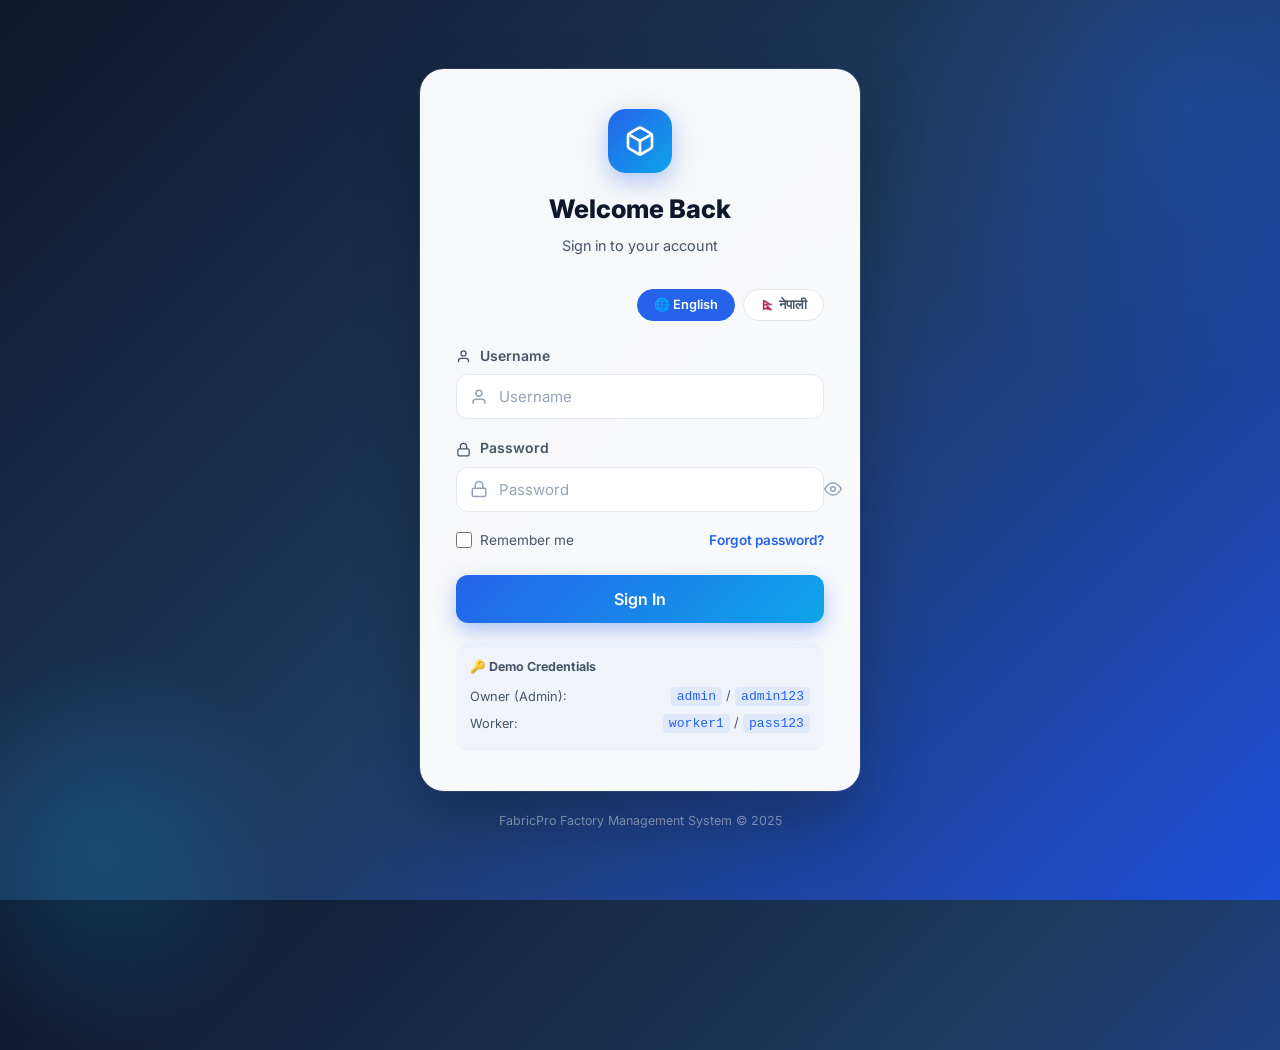
==== Frontend/index.html @ eca5cdae "Initial commit - FabricPro system" ====
<!DOCTYPE html>
<html lang="en">
<head>
  <meta charset="UTF-8"/>
  <meta name="viewport" content="width=device-width,initial-scale=1.0"/>
  <title>FabricPro — Login</title>
  <link rel="stylesheet" href="styles.css"/>
  <style>
    body {
      min-height: 100vh;
      background: linear-gradient(135deg, #0F172A 0%, #1E3A5F 50%, #1D4ED8 100%);
      display: flex; align-items: center; justify-content: center;
      padding: 24px; position: relative; overflow: hidden;
    }
    body::before {
      content:''; position:absolute; width:600px; height:600px; border-radius:50%;
      background: radial-gradient(circle, rgba(37,99,235,.25), transparent 70%);
      top:-200px; right:-200px; pointer-events:none;
    }
    body::after {
      content:''; position:absolute; width:400px; height:400px; border-radius:50%;
      background: radial-gradient(circle, rgba(14,165,233,.2), transparent 70%);
      bottom:-150px; left:-100px; pointer-events:none;
    }
    .login-container { width:100%; max-width:440px; position:relative; z-index:1; }
    .login-card {
      background: rgba(255,255,255,.97); backdrop-filter:blur(20px);
      border-radius:24px; padding:40px 36px;
      box-shadow:0 32px 64px rgba(0,0,0,.25), 0 0 0 1px rgba(255,255,255,.1);
    }
    .login-header { text-align:center; margin-bottom:32px; }
    .login-logo {
      width:64px; height:64px;
      background: linear-gradient(135deg, var(--primary), var(--accent));
      border-radius:18px; display:flex; align-items:center; justify-content:center;
      margin:0 auto 16px; box-shadow:0 8px 24px rgba(37,99,235,.35);
    }
    .login-logo svg { width:32px; height:32px; color:#fff; }
    .login-header h1 { font-size:1.6rem; margin-bottom:4px; }
    .login-header p { color:var(--text-secondary); font-size:.9rem; }
    .lang-switch { display:flex; gap:8px; justify-content:flex-end; margin-bottom:24px; }
    .pass-toggle {
      position:absolute; right:14px; top:50%; transform:translateY(-50%);
      color:var(--text-muted); cursor:pointer; display:flex; align-items:center;
    }
    .pass-toggle:hover { color:var(--primary); }
    .pass-toggle svg { width:18px; height:18px; }
    .login-options {
      display:flex; align-items:center; justify-content:space-between;
      margin-bottom:24px; font-size:.85rem;
    }
    .checkbox-wrap { display:flex; align-items:center; gap:8px; cursor:pointer; color:var(--text-secondary); }
    .checkbox-wrap input { width:16px; height:16px; accent-color:var(--primary); }
    .forgot-link { color:var(--primary); font-weight:600; }
    .forgot-link:hover { text-decoration:underline; }
    .login-btn {
      width:100%; padding:14px;
      background: linear-gradient(135deg, var(--primary), var(--accent));
      color:#fff; border-radius:var(--radius); font-size:1rem; font-weight:600;
      box-shadow:0 8px 20px rgba(37,99,235,.35); transition:all .25s;
    }
    .login-btn:hover { transform:translateY(-2px); box-shadow:0 12px 28px rgba(37,99,235,.45); }
    .error-msg {
      background:#FEF2F2; border:1px solid #FECACA; border-radius:var(--radius);
      padding:10px 14px; font-size:.85rem; color:#991B1B;
      margin-bottom:16px; display:flex; align-items:center; gap:8px;
    }
    .error-msg svg { width:16px; height:16px; flex-shrink:0; }
    .demo-hint {
      margin-top:20px; padding:14px; background:var(--bg);
      border-radius:var(--radius); font-size:.8rem; color:var(--text-secondary);
    }
    .demo-hint h4 { font-size:.78rem; font-weight:700; margin-bottom:6px; }
    .demo-hint code {
      background:rgba(37,99,235,.08); color:var(--primary);
      border-radius:4px; padding:2px 6px; font-family:monospace; font-size:.82rem;
    }
    .demo-hint .demo-row { display:flex; align-items:center; justify-content:space-between; padding:3px 0; }
    .footer-text { text-align:center; margin-top:20px; font-size:.78rem; color:rgba(255,255,255,.5); }
  </style>
</head>
<body>
  <div class="login-container">
    <div class="login-card">
      <div class="login-header">
        <div class="login-logo">
          <svg viewBox="0 0 24 24" fill="none" stroke="currentColor" stroke-width="2">
            <path d="M21 16V8a2 2 0 0 0-1-1.73l-7-4a2 2 0 0 0-2 0l-7 4A2 2 0 0 0 3 8v8a2 2 0 0 0 1 1.73l7 4a2 2 0 0 0 2 0l7-4A2 2 0 0 0 21 16z"/>
            <polyline points="3.27 6.96 12 12.01 20.73 6.96"/><line x1="12" y1="22.08" x2="12" y2="12"/>
          </svg>
        </div>
        <h1 data-i18n="loginTitle">Welcome Back</h1>
        <p data-i18n="loginSub">Sign in to your account</p>
      </div>
      <div class="lang-switch">
        <button class="lang-btn" data-lang="en">🌐 English</button>
        <button class="lang-btn" data-lang="ne">🇳🇵 नेपाली</button>
      </div>
      <form id="loginForm">
        <div id="errorMsg" class="error-msg hidden">
          <svg viewBox="0 0 24 24" fill="none" stroke="currentColor" stroke-width="2">
            <circle cx="12" cy="12" r="10"/><path d="m15 9-6 6M9 9l6 6"/>
          </svg>
          <span>Invalid username or password. Please try again.</span>
        </div>
        <div class="form-group">
          <label class="form-label" for="username">
            <svg viewBox="0 0 24 24" fill="none" stroke="currentColor" stroke-width="2"><path d="M20 21v-2a4 4 0 0 0-4-4H8a4 4 0 0 0-4 4v2"/><circle cx="12" cy="7" r="4"/></svg>
            <span data-i18n="username">Username</span>
          </label>
          <div class="input-icon-wrap">
            <svg viewBox="0 0 24 24" fill="none" stroke="currentColor" stroke-width="2"><path d="M20 21v-2a4 4 0 0 0-4-4H8a4 4 0 0 0-4 4v2"/><circle cx="12" cy="7" r="4"/></svg>
            <input type="text" id="username" class="form-input" placeholder="Username" autocomplete="username" required/>
          </div>
        </div>
        <div class="form-group">
          <label class="form-label" for="password">
            <svg viewBox="0 0 24 24" fill="none" stroke="currentColor" stroke-width="2"><rect x="3" y="11" width="18" height="11" rx="2"/><path d="M7 11V7a5 5 0 0 1 10 0v4"/></svg>
            <span data-i18n="password">Password</span>
          </label>
          <div class="input-icon-wrap" style="position:relative;">
            <svg viewBox="0 0 24 24" fill="none" stroke="currentColor" stroke-width="2"><rect x="3" y="11" width="18" height="11" rx="2"/><path d="M7 11V7a5 5 0 0 1 10 0v4"/></svg>
            <input type="password" id="password" class="form-input" placeholder="Password" autocomplete="current-password" required/>
            <span class="pass-toggle" id="passToggle">
              <svg id="eyeIcon" viewBox="0 0 24 24" fill="none" stroke="currentColor" stroke-width="2">
                <path d="M1 12s4-8 11-8 11 8 11 8-4 8-11 8-11-8-11-8z"/><circle cx="12" cy="12" r="3"/>
              </svg>
            </span>
          </div>
        </div>
        <div class="login-options">
          <label class="checkbox-wrap">
            <input type="checkbox" id="rememberMe"/>
            <span data-i18n="rememberMe">Remember me</span>
          </label>
          <a href="#" class="forgot-link" data-i18n="forgotPass">Forgot password?</a>
        </div>
        <button type="submit" class="login-btn">
          <span data-i18n="loginBtn">Sign In</span>
        </button>
      </form>
      <div class="demo-hint">
        <h4>🔑 Demo Credentials</h4>
        <div class="demo-row"><span>Owner (Admin):</span><span><code>admin</code> / <code>admin123</code></span></div>
        <div class="demo-row"><span>Worker:</span><span><code>worker1</code> / <code>pass123</code></span></div>
      </div>
    </div>
    <p class="footer-text">FabricPro Factory Management System &copy; 2025</p>
  </div>

  <script src="app.js"></script>
</body>
</html>
---- Frontend/styles.css ----
/* =============================================
   CLOTHING FACTORY MANAGEMENT SYSTEM
   Shared Design System
   ============================================= */

@import url('https://fonts.googleapis.com/css2?family=Inter:wght@300;400;500;600;700;800&display=swap');

/* ── CSS Variables ── */
:root {
  --primary:        #2563EB;
  --primary-light:  #EFF6FF;
  --primary-dark:   #1D4ED8;
  --accent:         #0EA5E9;
  --success:        #10B981;
  --warning:        #F59E0B;
  --danger:         #EF4444;
  --info:           #6366F1;

  --bg:             #F0F4FA;
  --surface:        #FFFFFF;
  --surface-2:      #F8FAFC;
  --border:         #E2E8F0;
  --border-light:   #F1F5F9;

  --text-primary:   #0F172A;
  --text-secondary: #475569;
  --text-muted:     #94A3B8;
  --text-on-primary:#FFFFFF;

  --sidebar-w:      260px;
  --nav-h:          64px;
  --mobile-nav-h:   68px;

  --radius-sm:      8px;
  --radius:         12px;
  --radius-lg:      16px;
  --radius-xl:      24px;
  --radius-full:    9999px;

  --shadow-sm:  0 1px 3px rgba(15,23,42,.06), 0 1px 2px rgba(15,23,42,.04);
  --shadow:     0 4px 16px rgba(15,23,42,.08);
  --shadow-lg:  0 10px 40px rgba(15,23,42,.12);
  --shadow-card:0 2px 8px rgba(37,99,235,.08);

  --transition: .2s cubic-bezier(.4,0,.2,1);
  --transition-slow: .35s cubic-bezier(.4,0,.2,1);

  --font:   'Inter', sans-serif;
}

/* ── Reset & Base ── */
*, *::before, *::after { box-sizing: border-box; margin: 0; padding: 0; }
html { scroll-behavior: smooth; }
body {
  font-family: var(--font);
  background: var(--bg);
  color: var(--text-primary);
  line-height: 1.6;
  -webkit-font-smoothing: antialiased;
  min-height: 100vh;
}
img { display: block; max-width: 100%; }
a { text-decoration: none; color: inherit; }
ul, ol { list-style: none; }
button { cursor: pointer; border: none; background: none; font-family: inherit; }
input, select, textarea { font-family: inherit; }

/* ── Typography ── */
h1 { font-size: clamp(1.5rem, 3vw, 2rem); font-weight: 800; }
h2 { font-size: clamp(1.2rem, 2.5vw, 1.5rem); font-weight: 700; }
h3 { font-size: 1.1rem; font-weight: 600; }
h4 { font-size: 1rem; font-weight: 600; }
p  { font-size: .938rem; }
small { font-size: .8rem; }

/* ── Utility ── */
.hidden { display: none !important; }
.text-center { text-align: center; }
.text-muted { color: var(--text-muted); }
.text-secondary { color: var(--text-secondary); }
.text-success { color: var(--success); }
.text-warning { color: var(--warning); }
.text-danger  { color: var(--danger); }
.text-primary { color: var(--primary); }
.flex { display: flex; }
.flex-col { flex-direction: column; }
.items-center { align-items: center; }
.justify-between { justify-content: space-between; }
.gap-1 { gap: 8px; }
.gap-2 { gap: 12px; }
.gap-3 { gap: 16px; }
.gap-4 { gap: 24px; }
.w-full { width: 100%; }
.mt-1 { margin-top: 8px; }
.mt-2 { margin-top: 12px; }
.mt-3 { margin-top: 16px; }
.mt-4 { margin-top: 24px; }
.mb-1 { margin-bottom: 8px; }
.mb-2 { margin-bottom: 12px; }
.mb-3 { margin-bottom: 16px; }
.fw-600 { font-weight: 600; }
.fw-700 { font-weight: 700; }

/* ── Buttons ── */
.btn {
  display: inline-flex;
  align-items: center;
  justify-content: center;
  gap: 8px;
  padding: 11px 22px;
  border-radius: var(--radius-full);
  font-size: .938rem;
  font-weight: 600;
  transition: all var(--transition);
  white-space: nowrap;
  user-select: none;
}
.btn svg { width: 18px; height: 18px; flex-shrink: 0; }
.btn-primary {
  background: var(--primary);
  color: #fff;
  box-shadow: 0 4px 14px rgba(37,99,235,.35);
}
.btn-primary:hover { background: var(--primary-dark); box-shadow: 0 6px 20px rgba(37,99,235,.45); transform: translateY(-1px); }
.btn-secondary {
  background: var(--surface);
  color: var(--primary);
  border: 1.5px solid var(--border);
}
.btn-secondary:hover { background: var(--primary-light); border-color: var(--primary); }
.btn-success {
  background: var(--success);
  color: #fff;
  box-shadow: 0 4px 14px rgba(16,185,129,.3);
}
.btn-success:hover { background: #059669; transform: translateY(-1px); }
.btn-warning {
  background: var(--warning);
  color: #fff;
  box-shadow: 0 4px 14px rgba(245,158,11,.3);
}
.btn-warning:hover { background: #D97706; transform: translateY(-1px); }
.btn-danger {
  background: var(--danger);
  color: #fff;
}
.btn-danger:hover { background: #DC2626; }
.btn-ghost {
  background: transparent;
  color: var(--text-secondary);
  padding: 8px 14px;
}
.btn-ghost:hover { background: var(--border-light); color: var(--text-primary); }
.btn-lg {
  padding: 14px 28px;
  font-size: 1rem;
  border-radius: var(--radius);
}
.btn-sm {
  padding: 7px 14px;
  font-size: .8125rem;
}
.btn-icon {
  width: 40px; height: 40px;
  border-radius: var(--radius);
  display: inline-flex; align-items: center; justify-content: center;
  padding: 0;
  flex-shrink: 0;
}
.btn-icon svg { width: 20px; height: 20px; }
.btn-w-full { width: 100%; justify-content: center; }

/* ── Cards ── */
.card {
  background: var(--surface);
  border-radius: var(--radius-lg);
  box-shadow: var(--shadow-sm);
  border: 1px solid var(--border-light);
  padding: 20px;
  transition: box-shadow var(--transition);
}
.card:hover { box-shadow: var(--shadow); }
.card-header {
  display: flex;
  align-items: center;
  justify-content: space-between;
  margin-bottom: 16px;
}
.card-title {
  font-size: 1rem;
  font-weight: 700;
  color: var(--text-primary);
  display: flex;
  align-items: center;
  gap: 8px;
}
.card-title svg { color: var(--primary); width: 20px; height: 20px; }

/* ── Stat Cards ── */
.stat-card {
  background: var(--surface);
  border-radius: var(--radius-lg);
  padding: 20px;
  border: 1px solid var(--border-light);
  box-shadow: var(--shadow-sm);
  display: flex;
  align-items: center;
  gap: 16px;
  transition: all var(--transition);
  cursor: default;
}
.stat-card:hover { box-shadow: var(--shadow); transform: translateY(-2px); }
.stat-icon {
  width: 52px; height: 52px;
  border-radius: var(--radius);
  display: flex; align-items: center; justify-content: center;
  flex-shrink: 0;
}
.stat-icon svg { width: 26px; height: 26px; }
.stat-icon.blue   { background: #EFF6FF; color: var(--primary); }
.stat-icon.green  { background: #ECFDF5; color: var(--success); }
.stat-icon.amber  { background: #FFFBEB; color: var(--warning); }
.stat-icon.indigo { background: #EEF2FF; color: var(--info); }
.stat-info h4 { font-size: .8125rem; color: var(--text-secondary); font-weight: 500; }
.stat-info .stat-value {
  font-size: 1.6rem;
  font-weight: 800;
  color: var(--text-primary);
  line-height: 1.2;
}
.stat-info .stat-sub {
  font-size: .75rem;
  color: var(--text-muted);
  margin-top: 2px;
}

/* ── Badges / Status Pills ── */
.badge {
  display: inline-flex;
  align-items: center;
  gap: 4px;
  padding: 3px 10px;
  border-radius: var(--radius-full);
  font-size: .75rem;
  font-weight: 600;
}
.badge-success  { background:#ECFDF5; color:var(--success); }
.badge-warning  { background:#FFFBEB; color:var(--warning); }
.badge-danger   { background:#FEF2F2; color:var(--danger);  }
.badge-primary  { background:#EFF6FF; color:var(--primary); }
.badge-info     { background:#EEF2FF; color:var(--info);    }
.badge-gray     { background:var(--border-light); color:var(--text-secondary); }

/* ── Forms ── */
.form-group { margin-bottom: 18px; }
.form-label {
  display: block;
  font-size: .875rem;
  font-weight: 600;
  color: var(--text-secondary);
  margin-bottom: 7px;
}
.form-label svg { display: inline; width: 15px; height: 15px; vertical-align: middle; margin-right: 5px; }
.form-input, .form-select, .form-textarea {
  width: 100%;
  padding: 12px 16px;
  border: 1.5px solid var(--border);
  border-radius: var(--radius);
  font-size: .938rem;
  color: var(--text-primary);
  background: var(--surface);
  transition: all var(--transition);
  outline: none;
}
.form-input:focus, .form-select:focus, .form-textarea:focus {
  border-color: var(--primary);
  box-shadow: 0 0 0 3px rgba(37,99,235,.12);
}
.form-input::placeholder { color: var(--text-muted); }
.form-select { appearance: none; background-image: url("data:image/svg+xml,%3Csvg xmlns='http://www.w3.org/2000/svg' viewBox='0 0 24 24' fill='none' stroke='%2394A3B8' stroke-width='2'%3E%3Cpath d='m6 9 6 6 6-6'/%3E%3C/svg%3E"); background-repeat: no-repeat; background-position: right 12px center; background-size: 18px; padding-right: 40px; }
.form-textarea { resize: vertical; min-height: 100px; }
.input-icon-wrap { position: relative; }
.input-icon-wrap svg { position: absolute; left: 14px; top: 50%; transform: translateY(-50%); width: 18px; height: 18px; color: var(--text-muted); pointer-events: none; }
.input-icon-wrap .form-input { padding-left: 42px; }
.form-hint { font-size: .78rem; color: var(--text-muted); margin-top: 5px; }

/* ── Toggle / Switch ── */
.toggle-wrap { display: flex; align-items: center; gap: 10px; }
.toggle-input { display: none; }
.toggle-track {
  width: 48px; height: 26px;
  background: var(--border);
  border-radius: var(--radius-full);
  position: relative;
  cursor: pointer;
  transition: background var(--transition);
}
.toggle-input:checked + .toggle-track { background: var(--primary); }
.toggle-track::after {
  content: '';
  position: absolute;
  width: 20px; height: 20px;
  background: #fff;
  border-radius: 50%;
  top: 3px; left: 3px;
  transition: transform var(--transition);
  box-shadow: 0 2px 4px rgba(0,0,0,.15);
}
.toggle-input:checked + .toggle-track::after { transform: translateX(22px); }

/* ── Progress Bar ── */
.progress-bar {
  width: 100%;
  height: 8px;
  background: var(--border-light);
  border-radius: var(--radius-full);
  overflow: hidden;
}
.progress-bar-fill {
  height: 100%;
  border-radius: var(--radius-full);
  transition: width var(--transition-slow);
}
.progress-bar-fill.blue   { background: var(--primary); }
.progress-bar-fill.green  { background: var(--success); }
.progress-bar-fill.amber  { background: var(--warning); }

/* ── Avatar ── */
.avatar {
  border-radius: 50%;
  object-fit: cover;
  flex-shrink: 0;
}
.avatar-placeholder {
  display: flex; align-items: center; justify-content: center;
  border-radius: 50%;
  font-weight: 700;
  color: #fff;
  flex-shrink: 0;
  font-size: .85rem;
}
.avatar-sm { width: 32px; height: 32px; font-size: .75rem; }
.avatar-md { width: 40px; height: 40px; }
.avatar-lg { width: 48px; height: 48px; font-size: 1rem; }
.avatar-xl { width: 64px; height: 64px; font-size: 1.25rem; }

/* ── List Item (employee, task, etc.) ── */
.list-item {
  display: flex;
  align-items: center;
  gap: 12px;
  padding: 12px 0;
  border-bottom: 1px solid var(--border-light);
  transition: background var(--transition);
}
.list-item:last-child { border-bottom: none; }
.list-item:hover { background: var(--bg); border-radius: var(--radius); padding: 12px 10px; margin: 0 -10px; }
.list-item-info { flex: 1; min-width: 0; }
.list-item-info h4 { font-size: .9rem; font-weight: 600; white-space: nowrap; overflow: hidden; text-overflow: ellipsis; }
.list-item-info p  { font-size: .8rem; color: var(--text-secondary); }

/* ── Notification Item ── */
.notif-item {
  display: flex;
  align-items: flex-start;
  gap: 12px;
  padding: 12px;
  border-radius: var(--radius);
  border: 1px solid var(--border-light);
  background: var(--surface);
  margin-bottom: 10px;
  transition: box-shadow var(--transition);
}
.notif-item:hover { box-shadow: var(--shadow-sm); }
.notif-dot {
  width: 10px; height: 10px;
  border-radius: 50%;
  margin-top: 5px;
  flex-shrink: 0;
}
.notif-dot.blue  { background: var(--primary); }
.notif-dot.green { background: var(--success); }
.notif-dot.amber { background: var(--warning); }
.notif-dot.red   { background: var(--danger); }

/* ── Modal ── */
.modal-overlay {
  position: fixed; inset: 0;
  background: rgba(15,23,42,.45);
  backdrop-filter: blur(4px);
  display: flex; align-items: center; justify-content: center;
  z-index: 1000;
  opacity: 0; pointer-events: none;
  transition: opacity var(--transition);
}
.modal-overlay.open { opacity: 1; pointer-events: all; }
.modal {
  background: var(--surface);
  border-radius: var(--radius-xl);
  padding: 28px;
  width: 90%;
  max-width: 460px;
  box-shadow: var(--shadow-lg);
  transform: translateY(20px) scale(.97);
  transition: transform var(--transition);
}
.modal-overlay.open .modal { transform: translateY(0) scale(1); }
.modal-header { display: flex; align-items: center; justify-content: space-between; margin-bottom: 20px; }

/* ── Tables ── */
.table-wrap { overflow-x: auto; }
table { width: 100%; border-collapse: collapse; }
th { 
  background: var(--bg); 
  padding: 10px 14px; 
  font-size: .8rem; 
  font-weight: 600; 
  color: var(--text-secondary);
  text-align: left;
  white-space: nowrap;
}
td { padding: 11px 14px; font-size: .9rem; border-bottom: 1px solid var(--border-light); }
tr:last-child td { border-bottom: none; }
tr:hover td { background: var(--bg); }

/* ── Sidebar (Desktop) ── */
.sidebar {
  position: fixed;
  left: 0; top: 0; bottom: 0;
  width: var(--sidebar-w);
  background: var(--surface);
  border-right: 1px solid var(--border);
  display: flex;
  flex-direction: column;
  z-index: 200;
  transition: transform var(--transition);
}
.sidebar-logo {
  display: flex;
  align-items: center;
  gap: 12px;
  padding: 20px 20px 16px;
  border-bottom: 1px solid var(--border-light);
}
.sidebar-logo-icon {
  width: 40px; height: 40px;
  background: var(--primary);
  border-radius: var(--radius);
  display: flex; align-items: center; justify-content: center;
}
.sidebar-logo-icon svg { color: #fff; width: 22px; height: 22px; }
.sidebar-logo-text { font-size: .95rem; font-weight: 700; color: var(--text-primary); line-height: 1.2; }
.sidebar-logo-text span { display: block; font-size: .72rem; font-weight: 500; color: var(--text-muted); }
.sidebar-nav { flex: 1; overflow-y: auto; padding: 12px 12px; }
.nav-section-title {
  font-size: .7rem;
  font-weight: 700;
  text-transform: uppercase;
  letter-spacing: .08em;
  color: var(--text-muted);
  padding: 10px 8px 6px;
}
.nav-item {
  display: flex;
  align-items: center;
  gap: 10px;
  padding: 10px 12px;
  border-radius: var(--radius);
  color: var(--text-secondary);
  font-size: .9rem;
  font-weight: 500;
  cursor: pointer;
  transition: all var(--transition);
  margin-bottom: 2px;
  user-select: none;
}
.nav-item svg { width: 20px; height: 20px; flex-shrink: 0; }
.nav-item:hover { background: var(--primary-light); color: var(--primary); }
.nav-item.active { background: var(--primary); color: #fff; box-shadow: 0 4px 14px rgba(37,99,235,.3); }
.nav-item .badge-count {
  margin-left: auto;
  background: var(--primary);
  color: #fff;
  font-size: .7rem;
  padding: 2px 7px;
  border-radius: var(--radius-full);
  font-weight: 700;
}
.nav-item.active .badge-count { background: rgba(255,255,255,.3); }
.sidebar-footer {
  padding: 12px;
  border-top: 1px solid var(--border-light);
}
.sidebar-user {
  display: flex;
  align-items: center;
  gap: 10px;
  padding: 10px;
  border-radius: var(--radius);
  cursor: pointer;
  transition: background var(--transition);
}
.sidebar-user:hover { background: var(--bg); }
.sidebar-user-info { flex: 1; min-width: 0; }
.sidebar-user-info h4 { font-size: .875rem; font-weight: 600; white-space: nowrap; overflow: hidden; text-overflow: ellipsis; }
.sidebar-user-info p { font-size: .75rem; color: var(--text-muted); }

/* ── Top Nav ── */
.topnav {
  position: sticky;
  top: 0;
  z-index: 100;
  background: rgba(255,255,255,.9);
  backdrop-filter: blur(12px);
  border-bottom: 1px solid var(--border-light);
  height: var(--nav-h);
  display: flex;
  align-items: center;
  justify-content: space-between;
  padding: 0 24px;
  gap: 16px;
}
.topnav-title { font-size: 1.05rem; font-weight: 700; }
.topnav-actions { display: flex; align-items: center; gap: 8px; }

/* ── Main Content Layout ── */
.app-layout {
  display: grid;
  grid-template-columns: var(--sidebar-w) 1fr;
  min-height: 100vh;
}
.main-content {
  grid-column: 2;
  overflow-x: hidden;
}
.page-body {
  padding: 24px;
  max-width: 1400px;
}

/* ── Bottom Mobile Nav ── */
.bottom-nav {
  position: fixed;
  bottom: 0; left: 0; right: 0;
  height: var(--mobile-nav-h);
  background: var(--surface);
  border-top: 1px solid var(--border);
  display: flex;
  z-index: 200;
  box-shadow: 0 -4px 20px rgba(15,23,42,.08);
}
.bottom-nav-item {
  flex: 1;
  display: flex;
  flex-direction: column;
  align-items: center;
  justify-content: center;
  gap: 4px;
  color: var(--text-muted);
  font-size: .7rem;
  font-weight: 500;
  cursor: pointer;
  transition: color var(--transition);
  padding: 8px 4px;
}
.bottom-nav-item svg { width: 22px; height: 22px; }
.bottom-nav-item.active { color: var(--primary); }
.bottom-nav-item.active svg { stroke: var(--primary); }

/* ── Mobile Header ── */
.mobile-header {
  position: sticky; top: 0; z-index: 100;
  background: var(--surface);
  border-bottom: 1px solid var(--border-light);
  padding: 0 16px;
  height: 60px;
  display: flex;
  align-items: center;
  justify-content: space-between;
  box-shadow: var(--shadow-sm);
}

/* ── Worker Task Cards ── */
.task-card {
  background: var(--surface);
  border-radius: var(--radius-lg);
  padding: 18px;
  border: 1px solid var(--border-light);
  box-shadow: var(--shadow-sm);
  margin-bottom: 12px;
  transition: all var(--transition);
}
.task-card:hover { box-shadow: var(--shadow); }
.task-card-header { display: flex; align-items: center; justify-content: space-between; margin-bottom: 10px; }
.task-card-title { font-size: 1rem; font-weight: 700; }
.task-card-meta { display: flex; gap: 16px; margin-bottom: 12px; }
.task-card-meta-item { display: flex; align-items: center; gap: 5px; font-size: .82rem; color: var(--text-secondary); }
.task-card-meta-item svg { width: 15px; height: 15px; color: var(--text-muted); }

/* ── Earnings Card ── */
.earnings-card {
  background: linear-gradient(135deg, var(--primary) 0%, #7C3AED 100%);
  border-radius: var(--radius-xl);
  padding: 24px;
  color: #fff;
  margin-bottom: 20px;
}
.earnings-card h3 { font-size: .875rem; opacity: .8; margin-bottom: 4px; }
.earnings-card .amount { font-size: 2.2rem; font-weight: 800; }
.earnings-card .period { font-size: .8rem; opacity: .7; }
.earnings-mini-grid { display: grid; grid-template-columns: 1fr 1fr; gap: 12px; margin-top: 16px; }
.earnings-mini { background: rgba(255,255,255,.15); border-radius: var(--radius); padding: 10px; }
.earnings-mini h4 { font-size: .72rem; opacity: .75; }
.earnings-mini p { font-size: 1.1rem; font-weight: 700; }

/* ── Section Grid ── */
.grid-2 { display: grid; grid-template-columns: repeat(2, 1fr); gap: 20px; }
.grid-3 { display: grid; grid-template-columns: repeat(3, 1fr); gap: 20px; }
.grid-4 { display: grid; grid-template-columns: repeat(4, 1fr); gap: 20px; }
.grid-auto { display: grid; grid-template-columns: repeat(auto-fill, minmax(220px,1fr)); gap: 16px; }

/* ── Chart Placeholder ── */
.chart-area {
  width: 100%;
  border-radius: var(--radius);
  background: var(--bg);
  position: relative;
  overflow: hidden;
}
.chart-bars {
  display: flex;
  align-items: flex-end;
  gap: 8px;
  height: 100%;
  padding: 20px 16px 0;
}
.chart-bar {
  flex: 1;
  border-radius: 6px 6px 0 0;
  position: relative;
  transition: opacity var(--transition);
}
.chart-bar:hover { opacity: .8; }
.chart-labels {
  display: flex;
  gap: 8px;
  padding: 6px 16px 8px;
}
.chart-labels span { flex: 1; text-align: center; font-size: .68rem; color: var(--text-muted); font-weight: 500; }

/* ── Alert Banner ── */
.alert {
  display: flex;
  align-items: center;
  gap: 10px;
  padding: 12px 16px;
  border-radius: var(--radius);
  font-size: .88rem;
  margin-bottom: 16px;
}
.alert svg { width: 18px; height: 18px; flex-shrink: 0; }
.alert-warning { background: #FFFBEB; color: #92400E; border: 1px solid #FDE68A; }
.alert-danger  { background: #FEF2F2; color: #991B1B; border: 1px solid #FECACA; }
.alert-info    { background: #EFF6FF; color: #1E40AF; border: 1px solid #BFDBFE; }

/* ── Language Badge ── */
.lang-btn {
  display: inline-flex;
  align-items: center;
  gap: 6px;
  padding: 7px 16px;
  border-radius: var(--radius-full);
  border: 1.5px solid var(--border);
  font-size: .8rem;
  font-weight: 600;
  background: var(--surface);
  color: var(--text-secondary);
  cursor: pointer;
  transition: all var(--transition);
}
.lang-btn:hover { border-color: var(--primary); color: var(--primary); }
.lang-btn.active { background: var(--primary); color: #fff; border-color: var(--primary); }

/* ── Divider ── */
.divider { border: none; border-top: 1px solid var(--border-light); margin: 20px 0; }

/* ── Page header ── */
.page-header {
  display: flex;
  align-items: center;
  justify-content: space-between;
  margin-bottom: 24px;
  flex-wrap: wrap;
  gap: 12px;
}
.page-header-left h2 { margin-bottom: 2px; }
.page-header-left p { color: var(--text-secondary); font-size: .88rem; }

/* ── Quick Action Buttons ── */
.quick-actions {
  display: grid;
  grid-template-columns: repeat(auto-fill, minmax(140px, 1fr));
  gap: 12px;
}
.quick-action {
  display: flex;
  flex-direction: column;
  align-items: center;
  justify-content: center;
  gap: 10px;
  padding: 18px 12px;
  background: var(--surface);
  border: 1.5px solid var(--border-light);
  border-radius: var(--radius-lg);
  cursor: pointer;
  transition: all var(--transition);
  text-align: center;
  color: var(--text-secondary);
  font-size: .82rem;
  font-weight: 600;
}
.quick-action:hover { border-color: var(--primary); color: var(--primary); background: var(--primary-light); transform: translateY(-2px); box-shadow: var(--shadow); }
.quick-action svg { width: 28px; height: 28px; }
.qa-icon {
  width: 52px; height: 52px;
  border-radius: var(--radius);
  display: flex; align-items: center; justify-content: center;
}

/* ── Inventory Row ── */
.inventory-row { padding: 14px 0; border-bottom: 1px solid var(--border-light); }
.inventory-row:last-child { border-bottom: none; }
.inventory-row-top { display: flex; align-items: center; justify-content: space-between; margin-bottom: 8px; }
.inventory-name { font-weight: 600; font-size: .9rem; }
.inventory-qty { font-size: .82rem; color: var(--text-secondary); }

/* ── Upload Zone ── */
.upload-zone {
  border: 2px dashed var(--border);
  border-radius: var(--radius-lg);
  padding: 30px;
  text-align: center;
  cursor: pointer;
  transition: all var(--transition);
  color: var(--text-muted);
}
.upload-zone:hover { border-color: var(--primary); background: var(--primary-light); color: var(--primary); }
.upload-zone svg { width: 40px; height: 40px; margin: 0 auto 10px; }

/* ── Profile Section ── */
.profile-card {
  display: flex;
  align-items: center;
  gap: 16px;
  padding: 20px;
  background: var(--surface);
  border-radius: var(--radius-lg);
  border: 1px solid var(--border-light);
}
.profile-details h3 { font-size: 1.05rem; font-weight: 700; }
.profile-details p { font-size: .85rem; color: var(--text-secondary); }

/* ── Scroll ── */
::-webkit-scrollbar { width: 6px; height: 6px; }
::-webkit-scrollbar-track { background: transparent; }
::-webkit-scrollbar-thumb { background: var(--border); border-radius: 3px; }
::-webkit-scrollbar-thumb:hover { background: var(--text-muted); }

/* ===================== RESPONSIVE ===================== */
@media (max-width: 1024px) {
  .grid-4 { grid-template-columns: repeat(2, 1fr); }
  .grid-3 { grid-template-columns: repeat(2, 1fr); }
}

@media (max-width: 768px) {
  .app-layout { grid-template-columns: 1fr; }
  .main-content { grid-column: 1; }
  .sidebar { transform: translateX(-100%); }
  .sidebar.open { transform: translateX(0); box-shadow: var(--shadow-lg); }
  .grid-2, .grid-3, .grid-4 { grid-template-columns: 1fr; }
  .page-body { padding: 16px; padding-bottom: 90px; }
  .topnav { padding: 0 16px; }
}

@media (max-width: 480px) {
  .quick-actions { grid-template-columns: repeat(2, 1fr); }
  .earnings-mini-grid { grid-template-columns: 1fr 1fr; }
}

/* ── Stage Pipeline ── */
.stage-pipeline {
  display: flex;
  align-items: center;
  gap: 0;
  font-size: .72rem;
  font-weight: 600;
  white-space: nowrap;
}
.stage-step {
  display: flex;
  align-items: center;
  gap: 4px;
  padding: 4px 10px;
  border-radius: var(--radius-full);
  background: var(--border-light);
  color: var(--text-muted);
  position: relative;
  z-index: 1;
}
.stage-step.active {
  background: var(--primary);
  color: #fff;
  box-shadow: 0 2px 8px rgba(37,99,235,.3);
}
.stage-step.done {
  background: #ECFDF5;
  color: var(--success);
}
.stage-arrow {
  width: 16px;
  height: 2px;
  background: var(--border);
  flex-shrink: 0;
}
.stage-arrow.done { background: var(--success); }

/* ── Rank Badge ── */
.rank-badge {
  display: inline-flex;
  align-items: center;
  justify-content: center;
  width: 28px; height: 28px;
  border-radius: 50%;
  font-size: .8rem;
  font-weight: 800;
  flex-shrink: 0;
}
.rank-1 { background: linear-gradient(135deg,#FFD700,#FFA500); color: #7C3000; }
.rank-2 { background: linear-gradient(135deg,#C0C0C0,#A8A8A8); color: #3D3D3D; }
.rank-3 { background: linear-gradient(135deg,#CD7F32,#A0522D); color: #3D1A00; }
.rank-other { background: var(--bg); color: var(--text-secondary); border: 1px solid var(--border); }

/* ── Quality Score ── */
.quality-score {
  display: inline-flex;
  align-items: center;
  gap: 4px;
  padding: 3px 10px;
  border-radius: var(--radius-full);
  font-size: .75rem;
  font-weight: 700;
}
.qs-high   { background: #ECFDF5; color: var(--success); }
.qs-medium { background: #FFFBEB; color: var(--warning); }
.qs-low    { background: #FEF2F2; color: var(--danger);  }

/* ── Delay / At Risk Badge ── */
.delay-badge {
  display: inline-flex;
  align-items: center;
  gap: 4px;
  padding: 3px 10px;
  border-radius: var(--radius-full);
  font-size: .72rem;
  font-weight: 700;
  background: #FEF2F2;
  color: var(--danger);
  animation: pulse-danger 2s infinite;
}
@keyframes pulse-danger {
  0%,100% { box-shadow: 0 0 0 0 rgba(239,68,68,.25); }
  50%      { box-shadow: 0 0 0 4px rgba(239,68,68,0); }
}
.ontrack-badge {
  display: inline-flex;
  align-items: center;
  gap: 4px;
  padding: 3px 10px;
  border-radius: var(--radius-full);
  font-size: .72rem;
  font-weight: 700;
  background: #ECFDF5;
  color: var(--success);
}

/* ── Notification Type Dots ── */
.notif-type-task     .notif-dot { background: var(--primary); }
.notif-type-payment  .notif-dot { background: var(--success); }
.notif-type-leave    .notif-dot { background: var(--warning); }
.notif-type-material .notif-dot { background: var(--danger);  }

.notif-type-icon {
  width: 36px; height: 36px;
  border-radius: 50%;
  display: flex; align-items: center; justify-content: center;
  flex-shrink: 0;
}
.nti-task     { background: #EFF6FF; color: var(--primary); }
.nti-payment  { background: #ECFDF5; color: var(--success); }
.nti-leave    { background: #FFFBEB; color: var(--warning); }
.nti-material { background: #FEF2F2; color: var(--danger);  }

/* ── Attendance Grid ── */
.attendance-stat-grid {
  display: grid;
  grid-template-columns: repeat(3, 1fr);
  gap: 12px;
  margin-bottom: 20px;
}
.attendance-stat {
  background: var(--bg);
  border-radius: var(--radius);
  padding: 14px;
  text-align: center;
}
.attendance-stat .as-val { font-size: 1.5rem; font-weight: 800; color: var(--text-primary); }
.attendance-stat .as-lbl { font-size: .72rem; color: var(--text-muted); font-weight: 500; }

/* ── Check-in status ── */
.checkin-btn {
  display: inline-flex;
  align-items: center;
  gap: 6px;
  padding: 6px 14px;
  border-radius: var(--radius-full);
  font-size: .8rem;
  font-weight: 700;
  cursor: pointer;
  border: none;
  transition: all var(--transition);
}
.checkin-btn.present { background: #ECFDF5; color: var(--success); }
.checkin-btn.absent  { background: #FEF2F2; color: var(--danger);  }
.checkin-btn.checkout{ background: var(--primary); color: #fff; box-shadow: 0 2px 8px rgba(37,99,235,.3); }

/* ── Performance Card ── */
.perf-row {
  display: flex;
  align-items: center;
  gap: 14px;
  padding: 12px 0;
  border-bottom: 1px solid var(--border-light);
  transition: background var(--transition);
}
.perf-row:last-child { border-bottom: none; }
.perf-row:hover { background: var(--bg); padding: 12px 8px; margin: 0 -8px; border-radius: var(--radius); }
.perf-row-info { flex: 1; min-width: 0; }
.perf-row-info h4 { font-size: .88rem; font-weight: 600; }
.perf-row-info p { font-size: .77rem; color: var(--text-secondary); }
.perf-eff { text-align: right; }
.perf-eff .val { font-size: 1.1rem; font-weight: 800; color: var(--primary); }
.perf-eff .lbl { font-size: .68rem; color: var(--text-muted); }

/* ── Worker Attendance Card (Worker Dashboard) ── */
.attend-card {
  background: var(--surface);
  border-radius: var(--radius-lg);
  border: 1.5px solid var(--border-light);
  padding: 16px;
  margin-bottom: 16px;
  display: flex;
  align-items: center;
  justify-content: space-between;
  gap: 12px;
  box-shadow: var(--shadow-sm);
}
.attend-card-info h4 { font-size: .95rem; font-weight: 700; margin-bottom: 2px; }
.attend-card-info p  { font-size: .8rem; color: var(--text-secondary); }
.attend-card-btn {
  flex-shrink: 0;
  padding: 10px 20px;
  border-radius: var(--radius-full);
  font-weight: 700;
  font-size: .88rem;
  border: none;
  cursor: pointer;
  transition: all var(--transition);
}
.attend-card-btn.check-in  { background: var(--primary); color: #fff; box-shadow: 0 4px 12px rgba(37,99,235,.3); }
.attend-card-btn.check-out { background: #FFFBEB; color: var(--warning); border: 1.5px solid #FDE68A; }
.attend-card-btn.done      { background: #ECFDF5; color: var(--success); pointer-events: none; }

/* ── Payment History Row ── */
.ph-row {
  padding: 10px 0;
  border-bottom: 1px solid var(--border-light);
  display: flex;
  align-items: center;
  justify-content: space-between;
  gap: 8px;
}
.ph-row:last-child { border-bottom: none; }
.ph-period { font-size: .8rem; color: var(--text-secondary); }
.ph-amount { font-size: .95rem; font-weight: 700; color: var(--text-primary); }
.ph-status {
  font-size: .72rem;
  font-weight: 700;
  padding: 3px 10px;
  border-radius: var(--radius-full);
}
.ph-paid    { background: #ECFDF5; color: var(--success); }
.ph-pending { background: #FFFBEB; color: var(--warning); }

/* ── Section filter tabs ── */
.filter-tabs {
  display: flex;
  gap: 6px;
  margin-bottom: 16px;
  flex-wrap: wrap;
}
.filter-tab {
  padding: 6px 16px;
  border-radius: var(--radius-full);
  font-size: .8rem;
  font-weight: 600;
  background: var(--surface);
  border: 1.5px solid var(--border);
  color: var(--text-secondary);
  cursor: pointer;
  transition: all var(--transition);
}
.filter-tab.active { background: var(--primary); color: #fff; border-color: var(--primary); }
.filter-tab:hover:not(.active) { border-color: var(--primary); color: var(--primary); }

/* ── Info summary row ── */
.summary-row {
  display: flex;
  gap: 16px;
  flex-wrap: wrap;
  margin-bottom: 20px;
}
.summary-chip {
  display: flex;
  align-items: center;
  gap: 6px;
  padding: 8px 16px;
  border-radius: var(--radius-full);
  background: var(--bg);
  font-size: .82rem;
  font-weight: 600;
  color: var(--text-secondary);
}
.summary-chip .val { color: var(--text-primary); font-weight: 800; }
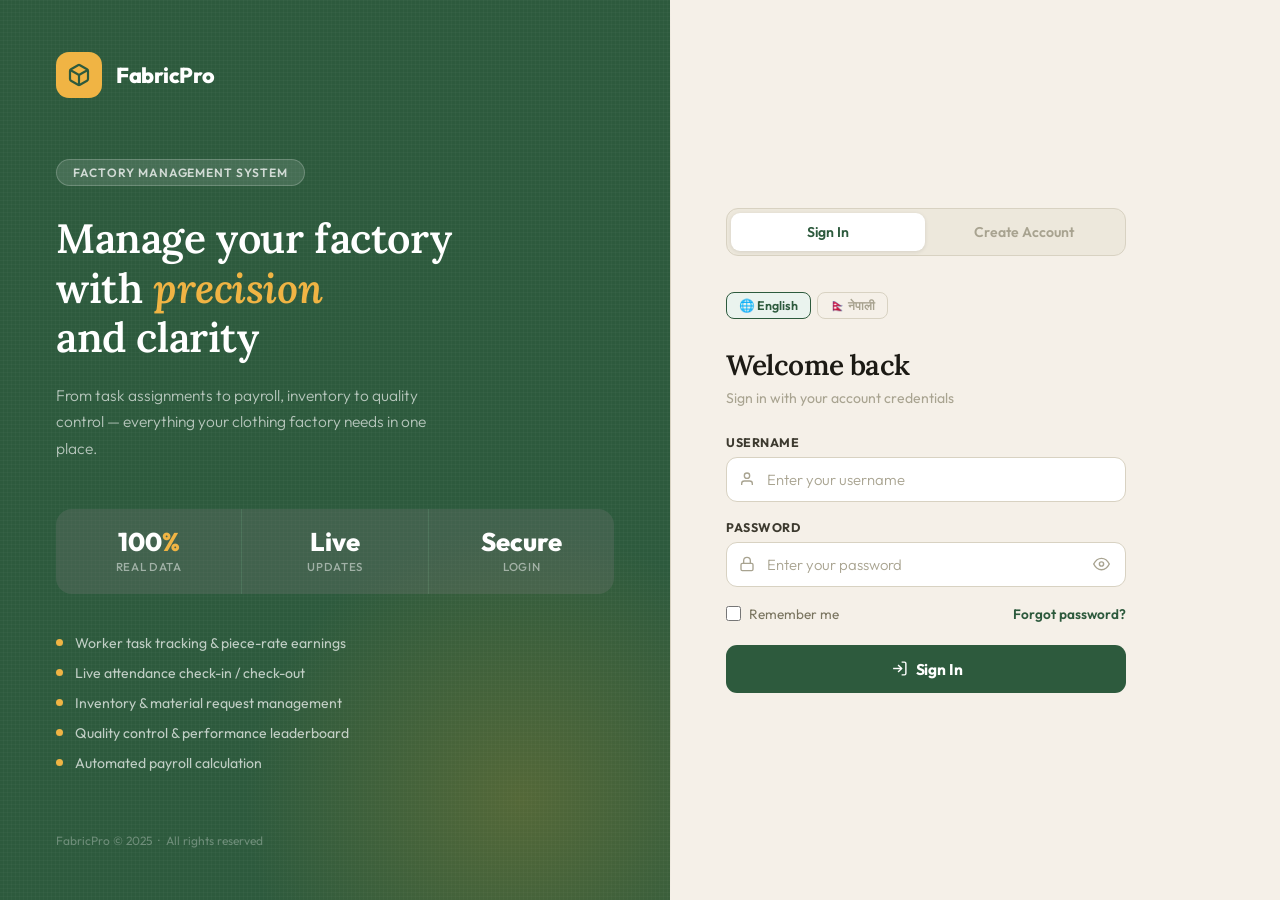
==== commit 1ebd5e57: "redesign" ====
--- a/Frontend/index.html
+++ b/Frontend/index.html
@@ -3,151 +3,559 @@
 <head>
   <meta charset="UTF-8"/>
   <meta name="viewport" content="width=device-width,initial-scale=1.0"/>
-  <title>FabricPro — Login</title>
-  <link rel="stylesheet" href="styles.css"/>
+  <title>FabricPro — Sign In</title>
+  <link rel="preconnect" href="https://fonts.googleapis.com"/>
+  <link rel="preconnect" href="https://fonts.gstatic.com" crossorigin/>
+  <link href="https://fonts.googleapis.com/css2?family=Outfit:wght@300;400;500;600;700;800;900&family=Lora:ital,wght@0,400;0,600;1,400&display=swap" rel="stylesheet"/>
   <style>
-    body {
-      min-height: 100vh;
-      background: linear-gradient(135deg, #0F172A 0%, #1E3A5F 50%, #1D4ED8 100%);
-      display: flex; align-items: center; justify-content: center;
-      padding: 24px; position: relative; overflow: hidden;
-    }
-    body::before {
-      content:''; position:absolute; width:600px; height:600px; border-radius:50%;
-      background: radial-gradient(circle, rgba(37,99,235,.25), transparent 70%);
-      top:-200px; right:-200px; pointer-events:none;
-    }
-    body::after {
-      content:''; position:absolute; width:400px; height:400px; border-radius:50%;
-      background: radial-gradient(circle, rgba(14,165,233,.2), transparent 70%);
-      bottom:-150px; left:-100px; pointer-events:none;
-    }
-    .login-container { width:100%; max-width:440px; position:relative; z-index:1; }
-    .login-card {
-      background: rgba(255,255,255,.97); backdrop-filter:blur(20px);
-      border-radius:24px; padding:40px 36px;
-      box-shadow:0 32px 64px rgba(0,0,0,.25), 0 0 0 1px rgba(255,255,255,.1);
-    }
-    .login-header { text-align:center; margin-bottom:32px; }
-    .login-logo {
-      width:64px; height:64px;
-      background: linear-gradient(135deg, var(--primary), var(--accent));
-      border-radius:18px; display:flex; align-items:center; justify-content:center;
-      margin:0 auto 16px; box-shadow:0 8px 24px rgba(37,99,235,.35);
-    }
-    .login-logo svg { width:32px; height:32px; color:#fff; }
-    .login-header h1 { font-size:1.6rem; margin-bottom:4px; }
-    .login-header p { color:var(--text-secondary); font-size:.9rem; }
-    .lang-switch { display:flex; gap:8px; justify-content:flex-end; margin-bottom:24px; }
-    .pass-toggle {
-      position:absolute; right:14px; top:50%; transform:translateY(-50%);
-      color:var(--text-muted); cursor:pointer; display:flex; align-items:center;
-    }
-    .pass-toggle:hover { color:var(--primary); }
-    .pass-toggle svg { width:18px; height:18px; }
-    .login-options {
-      display:flex; align-items:center; justify-content:space-between;
-      margin-bottom:24px; font-size:.85rem;
-    }
-    .checkbox-wrap { display:flex; align-items:center; gap:8px; cursor:pointer; color:var(--text-secondary); }
-    .checkbox-wrap input { width:16px; height:16px; accent-color:var(--primary); }
-    .forgot-link { color:var(--primary); font-weight:600; }
-    .forgot-link:hover { text-decoration:underline; }
-    .login-btn {
-      width:100%; padding:14px;
-      background: linear-gradient(135deg, var(--primary), var(--accent));
-      color:#fff; border-radius:var(--radius); font-size:1rem; font-weight:600;
-      box-shadow:0 8px 20px rgba(37,99,235,.35); transition:all .25s;
-    }
-    .login-btn:hover { transform:translateY(-2px); box-shadow:0 12px 28px rgba(37,99,235,.45); }
-    .error-msg {
-      background:#FEF2F2; border:1px solid #FECACA; border-radius:var(--radius);
-      padding:10px 14px; font-size:.85rem; color:#991B1B;
-      margin-bottom:16px; display:flex; align-items:center; gap:8px;
-    }
-    .error-msg svg { width:16px; height:16px; flex-shrink:0; }
-    .demo-hint {
-      margin-top:20px; padding:14px; background:var(--bg);
-      border-radius:var(--radius); font-size:.8rem; color:var(--text-secondary);
-    }
-    .demo-hint h4 { font-size:.78rem; font-weight:700; margin-bottom:6px; }
-    .demo-hint code {
-      background:rgba(37,99,235,.08); color:var(--primary);
-      border-radius:4px; padding:2px 6px; font-family:monospace; font-size:.82rem;
-    }
-    .demo-hint .demo-row { display:flex; align-items:center; justify-content:space-between; padding:3px 0; }
-    .footer-text { text-align:center; margin-top:20px; font-size:.78rem; color:rgba(255,255,255,.5); }
+    *, *::before, *::after { box-sizing: border-box; margin: 0; padding: 0; }
+
+    :root {
+      --bg:        #F5F0E8;
+      --bg2:       #EDE8DC;
+      --ink:       #1C1A14;
+      --ink2:      #3D3A2F;
+      --mid:       #7A7560;
+      --muted:     #A8A390;
+      --border:    #D8D2C2;
+      --white:     #FFFFFF;
+      --primary:   #2D5A3D;
+      --primary2:  #3D7A54;
+      --primary3:  #EAF3EE;
+      --gold:      #C8922A;
+      --gold2:     #F0B444;
+      --danger:    #C0392B;
+      --danger-bg: #FDF2F0;
+      --success:   #2D5A3D;
+      --success-bg:#EAF3EE;
+    }
+
+    html, body { min-height: 100vh; font-family: 'Outfit', sans-serif; background: var(--bg); color: var(--ink); }
+
+    .page { min-height: 100vh; display: grid; grid-template-columns: 1.1fr 1fr; }
+
+    /* ── LEFT ── */
+    .left {
+      background: var(--primary);
+      position: relative; overflow: hidden;
+      display: flex; flex-direction: column;
+      justify-content: space-between;
+      padding: 52px 56px;
+    }
+    .left::before {
+      content: ''; position: absolute; inset: 0;
+      background-image:
+        repeating-linear-gradient(0deg, transparent, transparent 3px, rgba(255,255,255,.025) 3px, rgba(255,255,255,.025) 4px),
+        repeating-linear-gradient(90deg, transparent, transparent 3px, rgba(255,255,255,.025) 3px, rgba(255,255,255,.025) 4px);
+      pointer-events: none;
+    }
+    .left::after {
+      content: ''; position: absolute;
+      width: 600px; height: 600px; border-radius: 50%;
+      background: radial-gradient(circle, rgba(200,146,42,.25) 0%, transparent 65%);
+      bottom: -200px; right: -150px; pointer-events: none;
+    }
+    .brand { display: flex; align-items: center; gap: 14px; position: relative; z-index: 1; }
+    .brand-mark { width: 46px; height: 46px; background: var(--gold2); border-radius: 13px; display: flex; align-items: center; justify-content: center; flex-shrink: 0; }
+    .brand-mark svg { width: 24px; height: 24px; color: var(--primary); }
+    .brand-name { font-size: 1.35rem; font-weight: 800; color: #fff; letter-spacing: -.02em; }
+    .left-body { position: relative; z-index: 1; }
+    .left-tag { display: inline-block; background: rgba(255,255,255,.12); border: 1px solid rgba(255,255,255,.2); border-radius: 99px; padding: 5px 16px; font-size: .75rem; font-weight: 600; color: rgba(255,255,255,.75); letter-spacing: .08em; text-transform: uppercase; margin-bottom: 28px; }
+    .left-heading { font-family: 'Lora', serif; font-size: clamp(2rem, 3.2vw, 3rem); font-weight: 600; color: #fff; line-height: 1.2; letter-spacing: -.01em; margin-bottom: 20px; }
+    .left-heading em { font-style: italic; color: var(--gold2); }
+    .left-sub { font-size: .97rem; color: rgba(255,255,255,.65); line-height: 1.7; font-weight: 300; max-width: 380px; margin-bottom: 48px; }
+    .metrics { display: grid; grid-template-columns: repeat(3,1fr); gap: 1px; background: rgba(255,255,255,.15); border-radius: 16px; overflow: hidden; margin-bottom: 40px; }
+    .metric { background: rgba(0,0,0,.15); padding: 20px 16px; text-align: center; }
+    .metric-val { font-size: 1.6rem; font-weight: 800; color: #fff; line-height: 1; margin-bottom: 4px; }
+    .metric-val span { color: var(--gold2); }
+    .metric-lbl { font-size: .72rem; color: rgba(255,255,255,.5); font-weight: 500; text-transform: uppercase; letter-spacing: .06em; }
+    .features-list { display: flex; flex-direction: column; gap: 12px; }
+    .feature-item { display: flex; align-items: center; gap: 12px; font-size: .88rem; color: rgba(255,255,255,.7); font-weight: 400; }
+    .feature-dot { width: 7px; height: 7px; background: var(--gold2); border-radius: 50%; flex-shrink: 0; }
+    .left-footer { position: relative; z-index: 1; font-size: .75rem; color: rgba(255,255,255,.3); }
+
+    /* ── RIGHT ── */
+    .right {
+      display: flex; flex-direction: column; justify-content: center;
+      padding: 52px 56px; background: var(--bg); overflow-y: auto; position: relative;
+    }
+    .right::before { content: ''; position: absolute; top: 0; left: 0; width: 1px; height: 100%; background: linear-gradient(to bottom, transparent, var(--border) 20%, var(--border) 80%, transparent); }
+    .form-panel { max-width: 400px; width: 100%; }
+
+    /* Tabs */
+    .tabs { display: flex; background: var(--bg2); border: 1px solid var(--border); border-radius: 12px; padding: 4px; margin-bottom: 36px; gap: 2px; }
+    .tab-btn { flex: 1; padding: 10px; border-radius: 9px; border: none; background: none; font-family: 'Outfit', sans-serif; font-size: .88rem; font-weight: 600; color: var(--muted); cursor: pointer; transition: all .2s; }
+    .tab-btn.active { background: var(--white); color: var(--primary); box-shadow: 0 1px 4px rgba(0,0,0,.1); }
+
+    /* Lang */
+    .lang-row { display: flex; gap: 6px; margin-bottom: 28px; }
+    .lang-btn { padding: 5px 12px; border-radius: 8px; border: 1px solid var(--border); background: none; color: var(--muted); font-family: 'Outfit', sans-serif; font-size: .78rem; font-weight: 600; cursor: pointer; transition: all .18s; }
+    .lang-btn.active, .lang-btn:hover { border-color: var(--primary); color: var(--primary); background: var(--primary3); }
+
+    /* Heading */
+    .form-heading { margin-bottom: 28px; }
+    .form-heading h2 { font-family: 'Lora', serif; font-size: 1.75rem; font-weight: 600; color: var(--ink); letter-spacing: -.02em; margin-bottom: 6px; }
+    .form-heading p { font-size: .88rem; color: var(--muted); font-weight: 400; }
+
+    /* Fields */
+    .field { margin-bottom: 18px; }
+    .field label { display: block; font-size: .78rem; font-weight: 700; color: var(--ink2); letter-spacing: .04em; text-transform: uppercase; margin-bottom: 7px; }
+    .input-wrap { position: relative; }
+    .field-icon { position: absolute; left: 13px; top: 50%; transform: translateY(-50%); color: var(--muted); pointer-events: none; display: flex; }
+    .field-icon svg { width: 16px; height: 16px; }
+    .field input, .field select { width: 100%; padding: 12px 13px 12px 40px; background: var(--white); border: 1.5px solid var(--border); border-radius: 11px; color: var(--ink); font-family: 'Outfit', sans-serif; font-size: .93rem; font-weight: 400; outline: none; transition: all .18s; -webkit-appearance: none; }
+    .field input::placeholder { color: var(--muted); font-weight: 300; }
+    .field input:focus, .field select:focus { border-color: var(--primary); box-shadow: 0 0 0 3px rgba(45,90,61,.1); }
+    .field input:hover:not(:focus), .field select:hover:not(:focus) { border-color: #B8B2A2; }
+    .field select { cursor: pointer; }
+    .field select option { background: #fff; color: var(--ink); }
+    .eye-btn { position: absolute; right: 12px; top: 50%; transform: translateY(-50%); background: none; border: none; color: var(--muted); cursor: pointer; display: flex; padding: 4px; border-radius: 6px; transition: color .18s; }
+    .eye-btn:hover { color: var(--primary); }
+    .eye-btn svg { width: 17px; height: 17px; }
+    .field-row { display: grid; grid-template-columns: 1fr 1fr; gap: 14px; }
+
+    /* Options */
+    .options-row { display: flex; align-items: center; justify-content: space-between; margin: 2px 0 22px; }
+    .check-wrap { display: flex; align-items: center; gap: 8px; font-size: .85rem; color: var(--mid); cursor: pointer; user-select: none; }
+    .check-wrap input { width: 15px; height: 15px; accent-color: var(--primary); cursor: pointer; }
+    .forgot { font-size: .85rem; color: var(--primary); font-weight: 600; text-decoration: none; }
+    .forgot:hover { text-decoration: underline; }
+
+    /* Strength */
+    .strength-row { display: flex; gap: 4px; margin-top: 7px; }
+    .strength-seg { flex: 1; height: 3px; border-radius: 99px; background: var(--border); transition: background .3s; }
+    .strength-hint { font-size: .75rem; color: var(--muted); margin-top: 4px; text-align: right; }
+
+    /* Alerts */
+    .alert { display: flex; align-items: flex-start; gap: 10px; padding: 12px 14px; border-radius: 11px; font-size: .855rem; font-weight: 500; margin-bottom: 18px; animation: slideIn .25s ease; }
+    @keyframes slideIn { from { opacity: 0; transform: translateY(-6px); } to { opacity: 1; transform: translateY(0); } }
+    .alert svg { width: 16px; height: 16px; flex-shrink: 0; margin-top: 1px; }
+    .alert-error   { background: var(--danger-bg); border: 1px solid #F5C6C2; color: var(--danger); }
+    .alert-success { background: var(--success-bg); border: 1px solid #B8DEC8; color: var(--success); }
+
+    /* Submit */
+    .submit-btn { width: 100%; padding: 14px; background: var(--primary); color: #fff; border: none; border-radius: 11px; font-family: 'Outfit', sans-serif; font-size: .97rem; font-weight: 700; cursor: pointer; transition: all .2s; display: flex; align-items: center; justify-content: center; gap: 8px; letter-spacing: -.01em; }
+    .submit-btn:hover { background: var(--primary2); transform: translateY(-1px); box-shadow: 0 8px 24px rgba(45,90,61,.3); }
+    .submit-btn:active { transform: translateY(0); box-shadow: none; }
+    .submit-btn:disabled { opacity: .65; cursor: not-allowed; transform: none; box-shadow: none; }
+    .submit-btn svg { width: 17px; height: 17px; flex-shrink: 0; }
+    .signup-btn { background: var(--ink); }
+    .signup-btn:hover { background: var(--ink2); box-shadow: 0 8px 24px rgba(28,26,20,.25); }
+    .terms { font-size: .78rem; color: var(--muted); text-align: center; margin-top: 14px; line-height: 1.6; }
+    .terms a { color: var(--primary); text-decoration: none; font-weight: 500; }
+
+    @keyframes spin { to { transform: rotate(360deg); } }
+    .spinner { width: 16px; height: 16px; border: 2px solid rgba(255,255,255,.3); border-top-color: #fff; border-radius: 50%; animation: spin .6s linear infinite; flex-shrink: 0; }
+
+    .hidden { display: none !important; }
+    .mobile-brand { display: none; }
+
+    @media (max-width: 860px) {
+      .page { grid-template-columns: 1fr; }
+      .left { display: none; }
+      .right { padding: 40px 24px; justify-content: flex-start; padding-top: 50px; }
+      .right::before { display: none; }
+      .mobile-brand { display: flex; align-items: center; gap: 10px; margin-bottom: 32px; }
+      .form-panel { max-width: 100%; }
+      .field-row { grid-template-columns: 1fr; gap: 0; }
+    }
+
+    .form-panel > * { opacity: 0; animation: fadeUp .45s ease forwards; }
+    .form-panel > *:nth-child(1) { animation-delay: .05s; }
+    .form-panel > *:nth-child(2) { animation-delay: .1s; }
+    .form-panel > *:nth-child(3) { animation-delay: .15s; }
+    .form-panel > *:nth-child(4) { animation-delay: .2s; }
+    @keyframes fadeUp { from { opacity: 0; transform: translateY(12px); } to { opacity: 1; transform: translateY(0); } }
+    .left-body > * { opacity: 0; animation: fadeUp .5s ease forwards; }
+    .left-body .left-tag      { animation-delay: .1s; }
+    .left-body .left-heading  { animation-delay: .18s; }
+    .left-body .left-sub      { animation-delay: .26s; }
+    .left-body .metrics       { animation-delay: .34s; }
+    .left-body .features-list { animation-delay: .42s; }
   </style>
 </head>
 <body>
-  <div class="login-container">
-    <div class="login-card">
-      <div class="login-header">
-        <div class="login-logo">
-          <svg viewBox="0 0 24 24" fill="none" stroke="currentColor" stroke-width="2">
-            <path d="M21 16V8a2 2 0 0 0-1-1.73l-7-4a2 2 0 0 0-2 0l-7 4A2 2 0 0 0 3 8v8a2 2 0 0 0 1 1.73l7 4a2 2 0 0 0 2 0l7-4A2 2 0 0 0 21 16z"/>
-            <polyline points="3.27 6.96 12 12.01 20.73 6.96"/><line x1="12" y1="22.08" x2="12" y2="12"/>
-          </svg>
+<div class="page">
+
+  <!-- LEFT PANEL -->
+  <div class="left">
+    <div class="brand">
+      <div class="brand-mark">
+        <svg viewBox="0 0 24 24" fill="none" stroke="currentColor" stroke-width="2.2"><path d="M21 16V8a2 2 0 0 0-1-1.73l-7-4a2 2 0 0 0-2 0l-7 4A2 2 0 0 0 3 8v8a2 2 0 0 0 1 1.73l7 4a2 2 0 0 0 2 0l7-4A2 2 0 0 0 21 16z"/><polyline points="3.27 6.96 12 12.01 20.73 6.96"/><line x1="12" y1="22.08" x2="12" y2="12"/></svg>
+      </div>
+      <span class="brand-name">FabricPro</span>
+    </div>
+
+    <div class="left-body">
+      <div class="left-tag">Factory Management System</div>
+      <h1 class="left-heading">Manage your factory<br/>with <em>precision</em><br/>and clarity</h1>
+      <p class="left-sub">From task assignments to payroll, inventory to quality control — everything your clothing factory needs in one place.</p>
+      <div class="metrics">
+        <div class="metric"><div class="metric-val">100<span>%</span></div><div class="metric-lbl">Real Data</div></div>
+        <div class="metric"><div class="metric-val">Live</div><div class="metric-lbl">Updates</div></div>
+        <div class="metric"><div class="metric-val">Secure</div><div class="metric-lbl">Login</div></div>
+      </div>
+      <div class="features-list">
+        <div class="feature-item"><div class="feature-dot"></div>Worker task tracking &amp; piece-rate earnings</div>
+        <div class="feature-item"><div class="feature-dot"></div>Live attendance check-in / check-out</div>
+        <div class="feature-item"><div class="feature-dot"></div>Inventory &amp; material request management</div>
+        <div class="feature-item"><div class="feature-dot"></div>Quality control &amp; performance leaderboard</div>
+        <div class="feature-item"><div class="feature-dot"></div>Automated payroll calculation</div>
+      </div>
+    </div>
+
+    <div class="left-footer">FabricPro &copy; 2025 &nbsp;·&nbsp; All rights reserved</div>
+  </div>
+
+  <!-- RIGHT PANEL -->
+  <div class="right">
+    <div class="form-panel">
+
+      <div class="mobile-brand">
+        <div class="brand-mark" style="width:38px;height:38px;border-radius:11px;">
+          <svg viewBox="0 0 24 24" fill="none" stroke="currentColor" stroke-width="2.2" style="width:20px;height:20px;color:var(--primary)"><path d="M21 16V8a2 2 0 0 0-1-1.73l-7-4a2 2 0 0 0-2 0l-7 4A2 2 0 0 0 3 8v8a2 2 0 0 0 1 1.73l7 4a2 2 0 0 0 2 0l7-4A2 2 0 0 0 21 16z"/></svg>
         </div>
-        <h1 data-i18n="loginTitle">Welcome Back</h1>
-        <p data-i18n="loginSub">Sign in to your account</p>
-      </div>
-      <div class="lang-switch">
-        <button class="lang-btn" data-lang="en">🌐 English</button>
-        <button class="lang-btn" data-lang="ne">🇳🇵 नेपाली</button>
-      </div>
-      <form id="loginForm">
-        <div id="errorMsg" class="error-msg hidden">
-          <svg viewBox="0 0 24 24" fill="none" stroke="currentColor" stroke-width="2">
-            <circle cx="12" cy="12" r="10"/><path d="m15 9-6 6M9 9l6 6"/>
-          </svg>
-          <span>Invalid username or password. Please try again.</span>
+        <span style="font-size:1.2rem;font-weight:800;color:var(--primary)">FabricPro</span>
+      </div>
+
+      <div class="tabs">
+        <button class="tab-btn active" id="tabLogin" onclick="showTab('login')">Sign In</button>
+        <button class="tab-btn" id="tabSignup" onclick="showTab('signup')">Create Account</button>
+      </div>
+
+      <div class="lang-row">
+        <button class="lang-btn active" onclick="switchLang('en',this)">🌐 English</button>
+        <button class="lang-btn" onclick="switchLang('ne',this)">🇳🇵 नेपाली</button>
+      </div>
+
+      <!-- LOGIN -->
+      <div id="loginSection">
+        <div class="form-heading">
+          <h2 id="loginTitle">Welcome back</h2>
+          <p id="loginSub">Sign in with your account credentials</p>
         </div>
-        <div class="form-group">
-          <label class="form-label" for="username">
-            <svg viewBox="0 0 24 24" fill="none" stroke="currentColor" stroke-width="2"><path d="M20 21v-2a4 4 0 0 0-4-4H8a4 4 0 0 0-4 4v2"/><circle cx="12" cy="7" r="4"/></svg>
-            <span data-i18n="username">Username</span>
-          </label>
-          <div class="input-icon-wrap">
-            <svg viewBox="0 0 24 24" fill="none" stroke="currentColor" stroke-width="2"><path d="M20 21v-2a4 4 0 0 0-4-4H8a4 4 0 0 0-4 4v2"/><circle cx="12" cy="7" r="4"/></svg>
-            <input type="text" id="username" class="form-input" placeholder="Username" autocomplete="username" required/>
-          </div>
+
+        <div id="loginAlert" class="alert alert-error hidden">
+          <svg viewBox="0 0 24 24" fill="none" stroke="currentColor" stroke-width="2"><circle cx="12" cy="12" r="10"/><line x1="15" y1="9" x2="9" y2="15"/><line x1="9" y1="9" x2="15" y2="15"/></svg>
+          <span id="loginAlertMsg"></span>
         </div>
-        <div class="form-group">
-          <label class="form-label" for="password">
-            <svg viewBox="0 0 24 24" fill="none" stroke="currentColor" stroke-width="2"><rect x="3" y="11" width="18" height="11" rx="2"/><path d="M7 11V7a5 5 0 0 1 10 0v4"/></svg>
-            <span data-i18n="password">Password</span>
-          </label>
-          <div class="input-icon-wrap" style="position:relative;">
-            <svg viewBox="0 0 24 24" fill="none" stroke="currentColor" stroke-width="2"><rect x="3" y="11" width="18" height="11" rx="2"/><path d="M7 11V7a5 5 0 0 1 10 0v4"/></svg>
-            <input type="password" id="password" class="form-input" placeholder="Password" autocomplete="current-password" required/>
-            <span class="pass-toggle" id="passToggle">
-              <svg id="eyeIcon" viewBox="0 0 24 24" fill="none" stroke="currentColor" stroke-width="2">
-                <path d="M1 12s4-8 11-8 11 8 11 8-4 8-11 8-11-8-11-8z"/><circle cx="12" cy="12" r="3"/>
-              </svg>
-            </span>
-          </div>
+
+        <form id="loginForm" autocomplete="on" novalidate>
+          <div class="field">
+            <label>Username</label>
+            <div class="input-wrap">
+              <span class="field-icon"><svg viewBox="0 0 24 24" fill="none" stroke="currentColor" stroke-width="2"><path d="M20 21v-2a4 4 0 0 0-4-4H8a4 4 0 0 0-4 4v2"/><circle cx="12" cy="7" r="4"/></svg></span>
+              <input type="text" id="loginUser" placeholder="Enter your username" autocomplete="username" required/>
+            </div>
+          </div>
+          <div class="field">
+            <label>Password</label>
+            <div class="input-wrap">
+              <span class="field-icon"><svg viewBox="0 0 24 24" fill="none" stroke="currentColor" stroke-width="2"><rect x="3" y="11" width="18" height="11" rx="2"/><path d="M7 11V7a5 5 0 0 1 10 0v4"/></svg></span>
+              <input type="password" id="loginPass" placeholder="Enter your password" autocomplete="current-password" required/>
+              <button type="button" class="eye-btn" onclick="toggleEye('loginPass',this)">
+                <svg viewBox="0 0 24 24" fill="none" stroke="currentColor" stroke-width="2"><path d="M1 12s4-8 11-8 11 8 11 8-4 8-11 8-11-8-11-8z"/><circle cx="12" cy="12" r="3"/></svg>
+              </button>
+            </div>
+          </div>
+          <div class="options-row">
+            <label class="check-wrap"><input type="checkbox" id="rememberMe"/> Remember me</label>
+            <a href="#" class="forgot" id="forgotLink">Forgot password?</a>
+          </div>
+          <button type="submit" class="submit-btn" id="loginBtn">
+            <svg viewBox="0 0 24 24" fill="none" stroke="currentColor" stroke-width="2"><path d="M15 3h4a2 2 0 0 1 2 2v14a2 2 0 0 1-2 2h-4"/><polyline points="10 17 15 12 10 7"/><line x1="15" y1="12" x2="3" y2="12"/></svg>
+            <span id="loginBtnText">Sign In</span>
+          </button>
+        </form>
+      </div>
+
+      <!-- SIGNUP -->
+      <div id="signupSection" class="hidden">
+        <div class="form-heading">
+          <h2>Create your account</h2>
+          <p>Fill in your details to get started</p>
         </div>
-        <div class="login-options">
-          <label class="checkbox-wrap">
-            <input type="checkbox" id="rememberMe"/>
-            <span data-i18n="rememberMe">Remember me</span>
-          </label>
-          <a href="#" class="forgot-link" data-i18n="forgotPass">Forgot password?</a>
+
+        <div id="signupAlert" class="alert alert-error hidden">
+          <svg viewBox="0 0 24 24" fill="none" stroke="currentColor" stroke-width="2"><circle cx="12" cy="12" r="10"/><line x1="15" y1="9" x2="9" y2="15"/><line x1="9" y1="9" x2="15" y2="15"/></svg>
+          <span id="signupAlertMsg"></span>
         </div>
-        <button type="submit" class="login-btn">
-          <span data-i18n="loginBtn">Sign In</span>
-        </button>
-      </form>
-      <div class="demo-hint">
-        <h4>🔑 Demo Credentials</h4>
-        <div class="demo-row"><span>Owner (Admin):</span><span><code>admin</code> / <code>admin123</code></span></div>
-        <div class="demo-row"><span>Worker:</span><span><code>worker1</code> / <code>pass123</code></span></div>
-      </div>
+        <div id="signupSuccess" class="alert alert-success hidden">
+          <svg viewBox="0 0 24 24" fill="none" stroke="currentColor" stroke-width="2"><polyline points="20 6 9 17 4 12"/></svg>
+          <span>Account created! Redirecting to sign in…</span>
+        </div>
+
+        <form id="signupForm" autocomplete="off" novalidate>
+          <div class="field-row">
+            <div class="field">
+              <label>Full Name</label>
+              <div class="input-wrap">
+                <span class="field-icon"><svg viewBox="0 0 24 24" fill="none" stroke="currentColor" stroke-width="2"><path d="M20 21v-2a4 4 0 0 0-4-4H8a4 4 0 0 0-4 4v2"/><circle cx="12" cy="7" r="4"/></svg></span>
+                <input type="text" id="suName" placeholder="Your full name" required/>
+              </div>
+            </div>
+            <div class="field">
+              <label>Username</label>
+              <div class="input-wrap">
+                <span class="field-icon"><svg viewBox="0 0 24 24" fill="none" stroke="currentColor" stroke-width="2"><circle cx="12" cy="8" r="4"/><path d="M6 20v-2a4 4 0 0 1 4-4h4a4 4 0 0 1 4 4v2"/></svg></span>
+                <input type="text" id="suUser" placeholder="Choose username" required/>
+              </div>
+            </div>
+          </div>
+          <div class="field">
+            <label>Email Address</label>
+            <div class="input-wrap">
+              <span class="field-icon"><svg viewBox="0 0 24 24" fill="none" stroke="currentColor" stroke-width="2"><path d="M4 4h16c1.1 0 2 .9 2 2v12c0 1.1-.9 2-2 2H4c-1.1 0-2-.9-2-2V6c0-1.1.9-2 2-2z"/><polyline points="22,6 12,13 2,6"/></svg></span>
+              <input type="email" id="suEmail" placeholder="you@example.com"/>
+            </div>
+          </div>
+          <div class="field-row">
+            <div class="field">
+              <label>Phone</label>
+              <div class="input-wrap">
+                <span class="field-icon"><svg viewBox="0 0 24 24" fill="none" stroke="currentColor" stroke-width="2"><path d="M22 16.92v3a2 2 0 0 1-2.18 2 19.79 19.79 0 0 1-8.63-3.07A19.5 19.5 0 0 1 4.69 12 19.79 19.79 0 0 1 1.61 3.4 2 2 0 0 1 3.6 1.21h3a2 2 0 0 1 2 1.72c.127.96.361 1.903.7 2.81a2 2 0 0 1-.45 2.11L7.91 9a16 16 0 0 0 6 6l1.15-1.15a2 2 0 0 1 2.12-.45c.907.339 1.85.573 2.81.7A2 2 0 0 1 22 16.92z"/></svg></span>
+                <input type="tel" id="suPhone" placeholder="98XXXXXXXX"/>
+              </div>
+            </div>
+            <div class="field">
+              <label>Department</label>
+              <div class="input-wrap">
+                <span class="field-icon"><svg viewBox="0 0 24 24" fill="none" stroke="currentColor" stroke-width="2"><rect x="2" y="7" width="20" height="14" rx="2"/><path d="M16 21V5a2 2 0 0 0-2-2h-4a2 2 0 0 0-2 2v16"/></svg></span>
+                <select id="suDept">
+                  <option value="Sewing">Sewing</option>
+                  <option value="Cutting">Cutting</option>
+                  <option value="Finishing">Finishing</option>
+                  <option value="Packaging">Packaging</option>
+                  <option value="Management">Management</option>
+                </select>
+              </div>
+            </div>
+          </div>
+          <div class="field">
+            <label>Password</label>
+            <div class="input-wrap">
+              <span class="field-icon"><svg viewBox="0 0 24 24" fill="none" stroke="currentColor" stroke-width="2"><rect x="3" y="11" width="18" height="11" rx="2"/><path d="M7 11V7a5 5 0 0 1 10 0v4"/></svg></span>
+              <input type="password" id="suPass" placeholder="At least 6 characters" oninput="checkStrength(this.value)" required/>
+              <button type="button" class="eye-btn" onclick="toggleEye('suPass',this)">
+                <svg viewBox="0 0 24 24" fill="none" stroke="currentColor" stroke-width="2"><path d="M1 12s4-8 11-8 11 8 11 8-4 8-11 8-11-8-11-8z"/><circle cx="12" cy="12" r="3"/></svg>
+              </button>
+            </div>
+            <div class="strength-row"><div class="strength-seg" id="ss1"></div><div class="strength-seg" id="ss2"></div><div class="strength-seg" id="ss3"></div><div class="strength-seg" id="ss4"></div></div>
+            <div class="strength-hint" id="strengthHint"></div>
+          </div>
+          <div class="field">
+            <label>Confirm Password</label>
+            <div class="input-wrap">
+              <span class="field-icon"><svg viewBox="0 0 24 24" fill="none" stroke="currentColor" stroke-width="2"><rect x="3" y="11" width="18" height="11" rx="2"/><path d="M7 11V7a5 5 0 0 1 10 0v4"/></svg></span>
+              <input type="password" id="suConfirm" placeholder="Repeat your password" required/>
+              <button type="button" class="eye-btn" onclick="toggleEye('suConfirm',this)">
+                <svg viewBox="0 0 24 24" fill="none" stroke="currentColor" stroke-width="2"><path d="M1 12s4-8 11-8 11 8 11 8-4 8-11 8-11-8-11-8z"/><circle cx="12" cy="12" r="3"/></svg>
+              </button>
+            </div>
+          </div>
+          <button type="submit" class="submit-btn signup-btn" id="signupBtn">
+            <svg viewBox="0 0 24 24" fill="none" stroke="currentColor" stroke-width="2"><path d="M16 21v-2a4 4 0 0 0-4-4H5a4 4 0 0 0-4 4v2"/><circle cx="8.5" cy="7" r="4"/><line x1="20" y1="8" x2="20" y2="14"/><line x1="23" y1="11" x2="17" y2="11"/></svg>
+            <span id="signupBtnText">Create Account</span>
+          </button>
+          <p class="terms">By creating an account you agree to our <a href="#">Terms of Service</a> and <a href="#">Privacy Policy</a></p>
+        </form>
+      </div>
+
     </div>
-    <p class="footer-text">FabricPro Factory Management System &copy; 2025</p>
   </div>
-
-  <script src="app.js"></script>
+</div>
+
+<script>
+/* ── Tab switching ───────────────────── */
+function showTab(tab) {
+  const isLogin = tab === 'login';
+  document.getElementById('loginSection').classList.toggle('hidden', !isLogin);
+  document.getElementById('signupSection').classList.toggle('hidden', isLogin);
+  document.getElementById('tabLogin').classList.toggle('active', isLogin);
+  document.getElementById('tabSignup').classList.toggle('active', !isLogin);
+  hideEl('loginAlert'); hideEl('signupAlert'); hideEl('signupSuccess');
+}
+
+/* ── Language ────────────────────────── */
+function switchLang(lang, btn) {
+  document.querySelectorAll('.lang-btn').forEach(b => b.classList.remove('active'));
+  btn.classList.add('active');
+  if (lang === 'ne') {
+    document.getElementById('loginTitle').textContent    = 'स्वागत छ';
+    document.getElementById('loginSub').textContent      = 'आफ्नो खातामा साइन इन गर्नुहोस्';
+    document.getElementById('loginBtnText').textContent  = 'साइन इन';
+    document.getElementById('forgotLink').textContent    = 'पासवर्ड बिर्सनुभयो?';
+  } else {
+    document.getElementById('loginTitle').textContent    = 'Welcome back';
+    document.getElementById('loginSub').textContent      = 'Sign in with your account credentials';
+    document.getElementById('loginBtnText').textContent  = 'Sign In';
+    document.getElementById('forgotLink').textContent    = 'Forgot password?';
+  }
+}
+
+/* ── Helpers ─────────────────────────── */
+function hideEl(id) { document.getElementById(id)?.classList.add('hidden'); }
+function showEl(id) { document.getElementById(id)?.classList.remove('hidden'); }
+
+function showAlert(alertId, msgId, msg) {
+  document.getElementById(msgId).textContent = msg;
+  showEl(alertId);
+}
+
+function toggleEye(inputId, btn) {
+  const inp = document.getElementById(inputId);
+  const show = inp.type === 'password';
+  inp.type = show ? 'text' : 'password';
+  btn.innerHTML = show
+    ? `<svg viewBox="0 0 24 24" fill="none" stroke="currentColor" stroke-width="2"><path d="M17.94 17.94A10.07 10.07 0 0 1 12 20c-7 0-11-8-11-8a18.45 18.45 0 0 1 5.06-5.94M9.9 4.24A9.12 9.12 0 0 1 12 4c7 0 11 8 11 8a18.5 18.5 0 0 1-2.16 3.19m-6.72-1.07a3 3 0 1 1-4.24-4.24"/><line x1="1" y1="1" x2="23" y2="23"/></svg>`
+    : `<svg viewBox="0 0 24 24" fill="none" stroke="currentColor" stroke-width="2"><path d="M1 12s4-8 11-8 11 8 11 8-4 8-11 8-11-8-11-8z"/><circle cx="12" cy="12" r="3"/></svg>`;
+}
+
+function setLoading(btnId, textId, loading, label) {
+  const btn = document.getElementById(btnId);
+  const txt = document.getElementById(textId);
+  btn.disabled = loading;
+  if (loading) {
+    btn._orig = txt.textContent;
+    txt.textContent = label;
+    if (!btn.querySelector('.spinner')) {
+      const sp = document.createElement('div');
+      sp.className = 'spinner';
+      btn.insertBefore(sp, btn.firstChild);
+    }
+  } else {
+    if (btn._orig) txt.textContent = btn._orig;
+    btn.querySelector('.spinner')?.remove();
+  }
+}
+
+/* ── Password strength ───────────────── */
+function checkStrength(val) {
+  const colors = ['#C0392B','#C8922A','#2D7A4F','#2D5A3D'];
+  const labels = ['Weak','Fair','Good','Strong'];
+  let score = 0;
+  if (val.length >= 6)                           score++;
+  if (val.length >= 10)                          score++;
+  if (/[A-Z]/.test(val) && /[0-9]/.test(val))   score++;
+  if (/[^A-Za-z0-9]/.test(val))                 score++;
+  for (let i = 1; i <= 4; i++) {
+    document.getElementById('ss'+i).style.background = i <= score ? colors[score-1] : 'var(--border)';
+  }
+  const hint = document.getElementById('strengthHint');
+  hint.textContent = val.length ? (labels[score-1] || '') : '';
+  hint.style.color = val.length ? colors[score-1] : 'var(--muted)';
+}
+
+/* ── LOGIN ───────────────────────────── */
+document.getElementById('loginForm').addEventListener('submit', async function(e) {
+  e.preventDefault();
+  hideEl('loginAlert');
+
+  const username = document.getElementById('loginUser').value.trim();
+  const password = document.getElementById('loginPass').value;
+
+  if (!username || !password) {
+    showAlert('loginAlert', 'loginAlertMsg', 'Please enter both username and password.');
+    return;
+  }
+
+  setLoading('loginBtn', 'loginBtnText', true, 'Signing in…');
+
+  try {
+    const fd = new FormData();
+    fd.append('username', username);
+    fd.append('password', password);
+
+    const res = await fetch('/fabricpro/Backend/login.php', {
+      method: 'POST', credentials: 'same-origin',
+      headers: { Accept: 'application/json' }, body: fd
+    });
+
+    let data;
+    try { data = await res.json(); }
+    catch { throw new Error('Server error. Make sure XAMPP is running and database is imported.'); }
+
+    if (data.success && data.user) {
+      localStorage.setItem('cfms_user',  JSON.stringify(data.user));
+      localStorage.setItem('cfms_token', data.token || '');
+      const role = String(data.user.role || '').toLowerCase();
+      window.location.href = role === 'admin' ? 'dashboard-owner.html' : 'dashboard-worker.html';
+    } else {
+      showAlert('loginAlert', 'loginAlertMsg', data.message || 'Invalid username or password.');
+      setLoading('loginBtn', 'loginBtnText', false);
+    }
+  } catch (err) {
+    showAlert('loginAlert', 'loginAlertMsg', err.message);
+    setLoading('loginBtn', 'loginBtnText', false);
+  }
+});
+
+/* ── SIGN UP ─────────────────────────── */
+document.getElementById('signupForm').addEventListener('submit', async function(e) {
+  e.preventDefault();
+  hideEl('signupAlert'); hideEl('signupSuccess');
+
+  const name    = document.getElementById('suName').value.trim();
+  const username= document.getElementById('suUser').value.trim().toLowerCase();
+  const email   = document.getElementById('suEmail').value.trim();
+  const phone   = document.getElementById('suPhone').value.trim();
+  const dept    = document.getElementById('suDept').value;
+  const pass    = document.getElementById('suPass').value;
+  const confirm = document.getElementById('suConfirm').value;
+
+  if (!name)              { showAlert('signupAlert','signupAlertMsg','Full name is required.'); return; }
+  if (!username)          { showAlert('signupAlert','signupAlertMsg','Username is required.'); return; }
+  if (username.length<3)  { showAlert('signupAlert','signupAlertMsg','Username must be at least 3 characters.'); return; }
+  if (!/^[a-z0-9_.]+$/.test(username)) { showAlert('signupAlert','signupAlertMsg','Username can only use letters, numbers, dots and underscores.'); return; }
+  if (!pass)              { showAlert('signupAlert','signupAlertMsg','Password is required.'); return; }
+  if (pass.length < 6)    { showAlert('signupAlert','signupAlertMsg','Password must be at least 6 characters.'); return; }
+  if (pass !== confirm)   { showAlert('signupAlert','signupAlertMsg','Passwords do not match.'); return; }
+
+  setLoading('signupBtn', 'signupBtnText', true, 'Creating account…');
+
+  try {
+    const fd = new FormData();
+    fd.append('full_name',  name);
+    fd.append('username',   username);
+    fd.append('email',      email);
+    fd.append('phone',      phone);
+    fd.append('department', dept);
+    fd.append('password',   pass);
+
+    const res = await fetch('/fabricpro/Backend/add_employee.php', {
+      method: 'POST', credentials: 'same-origin',
+      headers: { Accept: 'application/json' }, body: fd
+    });
+
+    let data;
+    try { data = await res.json(); }
+    catch { throw new Error('Server error. Make sure XAMPP is running.'); }
+
+    if (data.success) {
+      document.getElementById('signupForm').reset();
+      checkStrength('');
+      showEl('signupSuccess');
+      setTimeout(() => showTab('login'), 2200);
+    } else {
+      showAlert('signupAlert', 'signupAlertMsg', data.message || 'Registration failed. Please try again.');
+    }
+  } catch (err) {
+    showAlert('signupAlert', 'signupAlertMsg', err.message);
+  }
+
+  setLoading('signupBtn', 'signupBtnText', false);
+});
+
+/* ── Auto-redirect if already logged in ─ */
+(function() {
+  try {
+    const u = JSON.parse(localStorage.getItem('cfms_user') || 'null');
+    const t = localStorage.getItem('cfms_token');
+    if (u && u.role && t) {
+      window.location.href = u.role === 'admin' ? 'dashboard-owner.html' : 'dashboard-worker.html';
+    }
+  } catch(e) {}
+})();
+</script>
 </body>
 </html>
